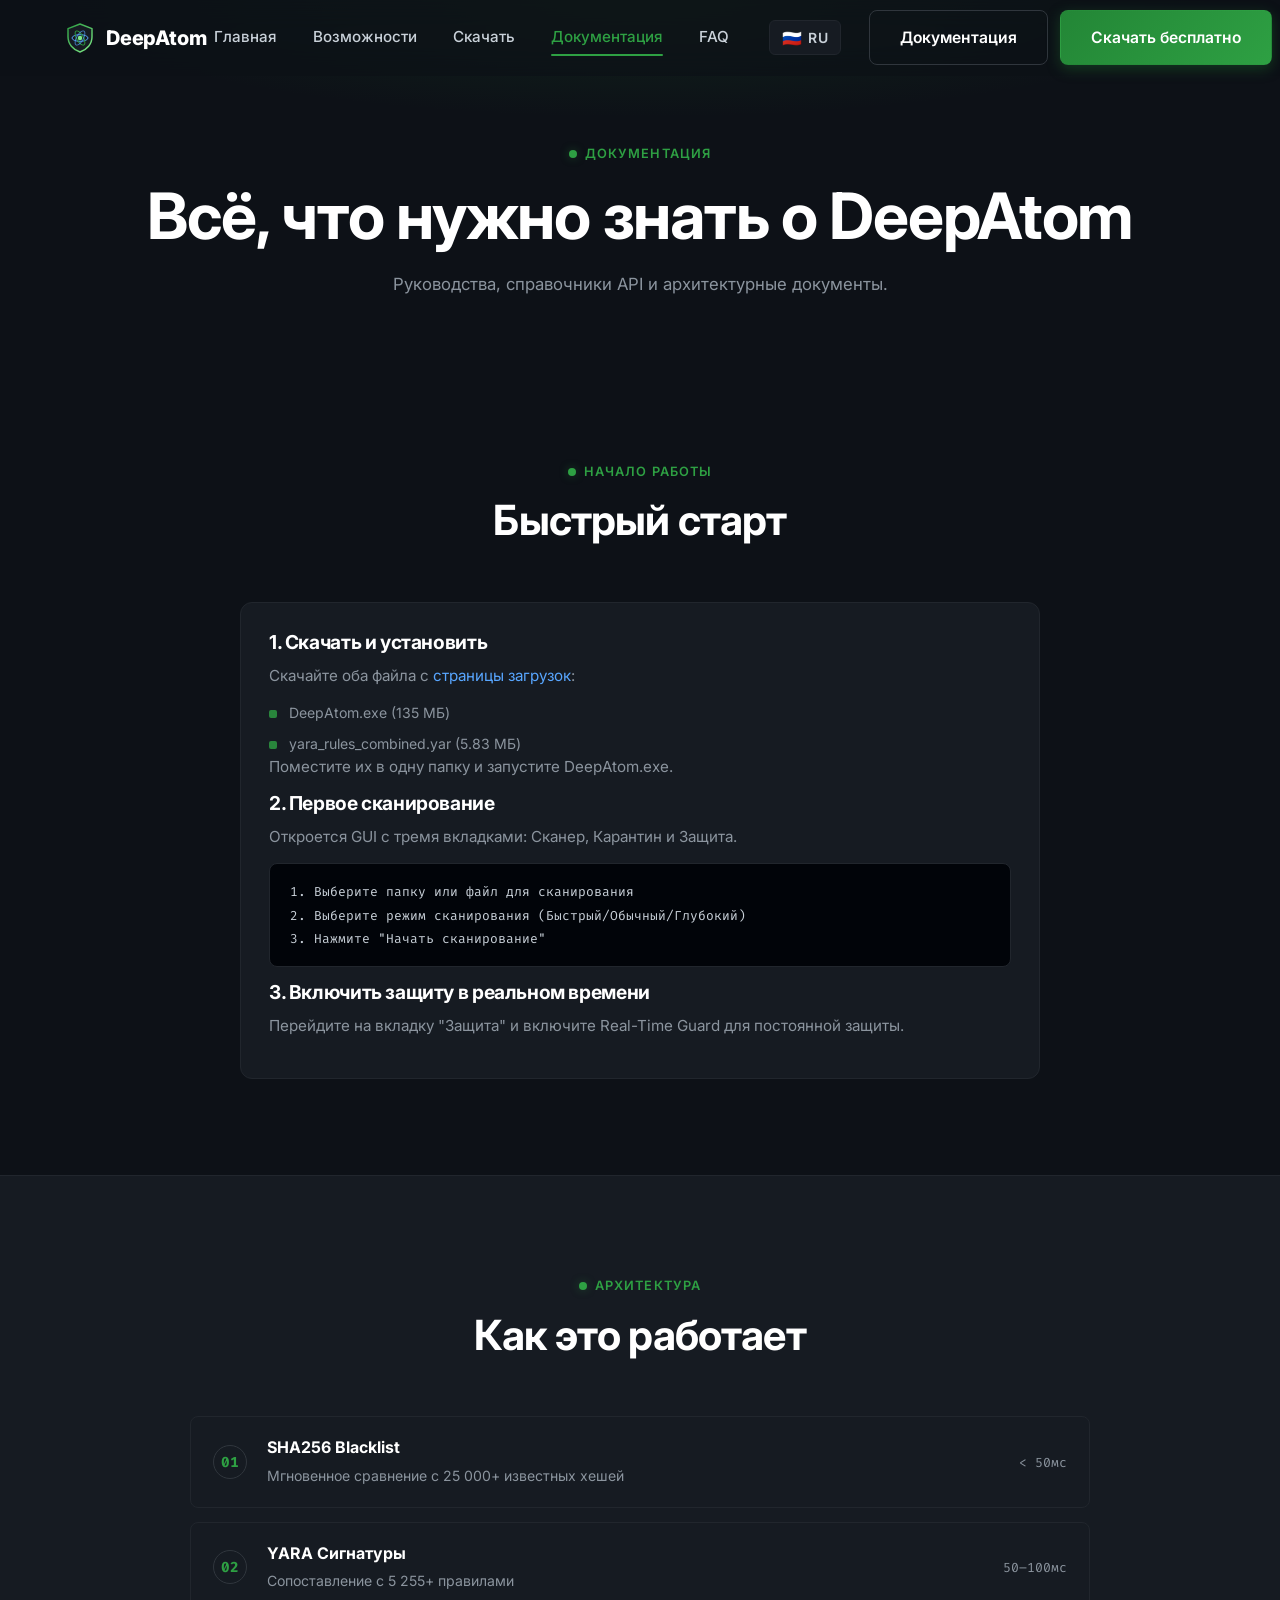
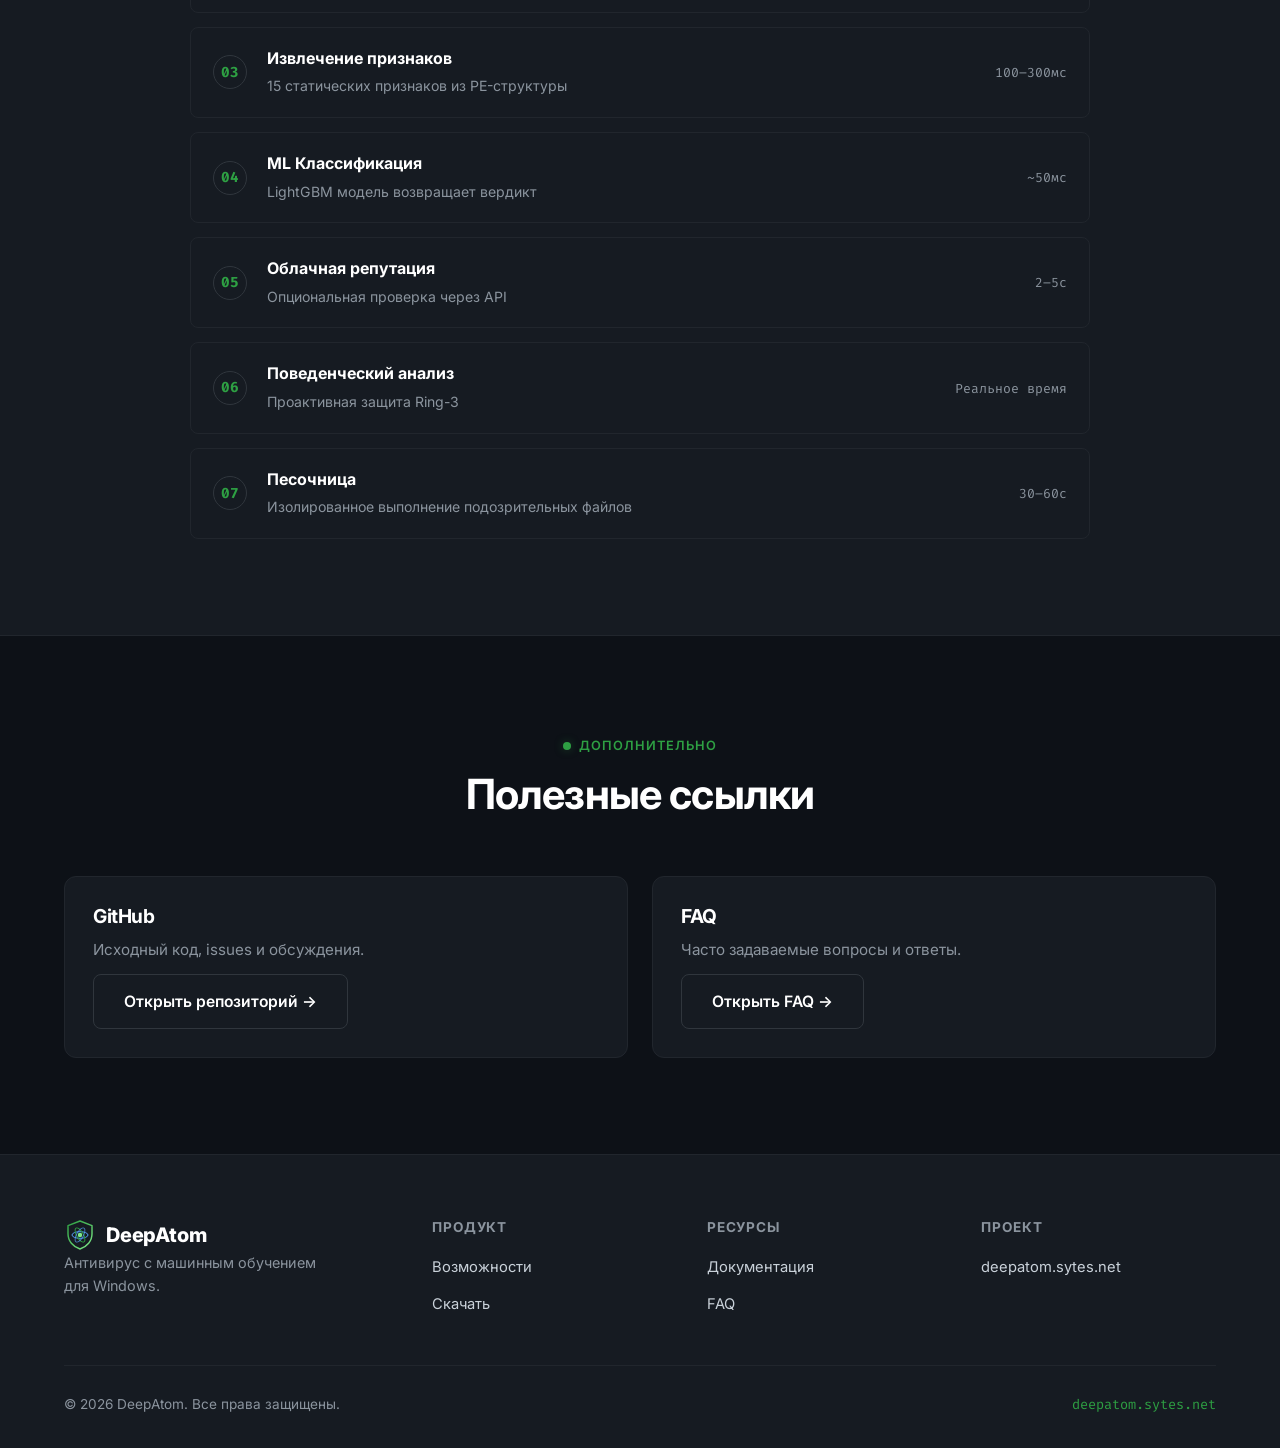
==== docs-ru.html @ de0e7253 "Add files via upload" ====
<!DOCTYPE html>
<html lang="ru">
<head>
  <meta charset="UTF-8">
  <meta name="viewport" content="width=device-width, initial-scale=1.0">
  <title>Документация — DeepAtom Антивирус</title>
  <meta name="description" content="Документация DeepAtom: начало работы, архитектура, API и руководства.">
  <link rel="canonical" href="https://deepatom.sytes.net/docs-ru.html">
  <link rel="icon" type="image/svg+xml" href="images/favicon.svg">

  <link rel="preconnect" href="https://fonts.googleapis.com">
  <link rel="preconnect" href="https://fonts.gstatic.com" crossorigin>
  <link href="https://fonts.googleapis.com/css2?family=Inter:wght@400;500;600;700;800&family=Fira+Code:wght@400;500&display=swap" rel="stylesheet">

  <link rel="stylesheet" href="css/style.css">
  <link rel="stylesheet" href="css/animations.css">
  <link rel="stylesheet" href="css/lang-switcher.css">
</head>
<body>

  <header class="site-header">
    <div class="container nav-wrap">
      <a href="index-ru.html" class="logo">
        <img src="images/logo.svg" alt="DeepAtom" class="logo-mark">
        DeepAtom
      </a>
      <nav class="main-nav">
        <a href="index-ru.html">Главная</a>
        <a href="features-ru.html">Возможности</a>
        <a href="download-ru.html">Скачать</a>
        <a href="docs-ru.html" class="active">Документация</a>
        <a href="faq-ru.html">FAQ</a>
      </nav>
      <div class="header-actions">
        <a href="docs-ru.html" class="btn btn-ghost">Документация</a>
        <a href="download-ru.html" class="btn btn-primary">Скачать бесплатно</a>
        <button class="nav-toggle" aria-label="Переключить навигацию" aria-expanded="false">
          <span></span><span></span><span></span>
        </button>
      </div>
    </div>
  </header>

  <main>
    <section class="page-hero">
      <div class="container">
        <div class="eyebrow">Документация</div>
        <h1>Всё, что нужно знать о DeepAtom</h1>
        <p>Руководства, справочники API и архитектурные документы.</p>
      </div>
    </section>

    <section class="section-pad" id="getting-started">
      <div class="container">
        <div class="section-head reveal">
          <div class="eyebrow">Начало работы</div>
          <h2>Быстрый старт</h2>
        </div>

        <div class="card reveal" style="max-width:800px; margin:0 auto;">
          <h3>1. Скачать и установить</h3>
          <p>Скачайте оба файла с <a href="download-ru.html">страницы загрузок</a>:</p>
          <ul>
            <li>DeepAtom.exe (135 МБ)</li>
            <li>yara_rules_combined.yar (5.83 МБ)</li>
          </ul>
          <p>Поместите их в одну папку и запустите DeepAtom.exe.</p>

          <h3>2. Первое сканирование</h3>
          <p>Откроется GUI с тремя вкладками: Сканер, Карантин и Защита.</p>
          <pre><code>1. Выберите папку или файл для сканирования
2. Выберите режим сканирования (Быстрый/Обычный/Глубокий)
3. Нажмите "Начать сканирование"</code></pre>

          <h3>3. Включить защиту в реальном времени</h3>
          <p>Перейдите на вкладку "Защита" и включите Real-Time Guard для постоянной защиты.</p>
        </div>
      </div>
    </section>

    <section class="section-pad" style="background: var(--bg-secondary); border-top: 1px solid var(--border); border-bottom: 1px solid var(--border);" id="architecture">
      <div class="container">
        <div class="section-head reveal">
          <div class="eyebrow">Архитектура</div>
          <h2>Как это работает</h2>
        </div>

        <div class="layers reveal" style="max-width:900px; margin:0 auto;">
          <div class="layer-row">
            <div class="layer-num">01</div>
            <div class="layer-body"><strong>SHA256 Blacklist</strong><span>Мгновенное сравнение с 25 000+ известных хешей</span></div>
            <div class="layer-time">&lt; 50мс</div>
          </div>
          <div class="layer-row">
            <div class="layer-num">02</div>
            <div class="layer-body"><strong>YARA Сигнатуры</strong><span>Сопоставление с 5 255+ правилами</span></div>
            <div class="layer-time">50–100мс</div>
          </div>
          <div class="layer-row">
            <div class="layer-num">03</div>
            <div class="layer-body"><strong>Извлечение признаков</strong><span>15 статических признаков из PE-структуры</span></div>
            <div class="layer-time">100–300мс</div>
          </div>
          <div class="layer-row">
            <div class="layer-num">04</div>
            <div class="layer-body"><strong>ML Классификация</strong><span>LightGBM модель возвращает вердикт</span></div>
            <div class="layer-time">~50мс</div>
          </div>
          <div class="layer-row">
            <div class="layer-num">05</div>
            <div class="layer-body"><strong>Облачная репутация</strong><span>Опциональная проверка через API</span></div>
            <div class="layer-time">2–5с</div>
          </div>
          <div class="layer-row">
            <div class="layer-num">06</div>
            <div class="layer-body"><strong>Поведенческий анализ</strong><span>Проактивная защита Ring-3</span></div>
            <div class="layer-time">Реальное время</div>
          </div>
          <div class="layer-row">
            <div class="layer-num">07</div>
            <div class="layer-body"><strong>Песочница</strong><span>Изолированное выполнение подозрительных файлов</span></div>
            <div class="layer-time">30–60с</div>
          </div>
        </div>
      </div>
    </section>

    <section class="section-pad">
      <div class="container">
        <div class="section-head reveal">
          <div class="eyebrow">Дополнительно</div>
          <h2>Полезные ссылки</h2>
        </div>

        <div class="grid grid-2 reveal">
          <div class="card">
            <h3>GitHub</h3>
            <p>Исходный код, issues и обсуждения.</p>
            <a href="https://github.com/t0629971-cmd/DeepAtomCloudV2" class="btn btn-ghost">Открыть репозиторий →</a>
          </div>

          <div class="card">
            <h3>FAQ</h3>
            <p>Часто задаваемые вопросы и ответы.</p>
            <a href="faq-ru.html" class="btn btn-ghost">Открыть FAQ →</a>
          </div>
        </div>
      </div>
    </section>
  </main>

  <footer class="site-footer">
    <div class="container">
      <div class="footer-grid">
        <div class="footer-brand">
          <a href="index-ru.html" class="logo">
            <img src="images/logo.svg" alt="DeepAtom" class="logo-mark">
            DeepAtom
          </a>
          <p>Антивирус с машинным обучением для Windows.</p>
        </div>
        <div class="footer-col">
          <h4>Продукт</h4>
          <ul>
            <li><a href="features-ru.html">Возможности</a></li>
            <li><a href="download-ru.html">Скачать</a></li>
          </ul>
        </div>
        <div class="footer-col">
          <h4>Ресурсы</h4>
          <ul>
            <li><a href="docs-ru.html">Документация</a></li>
            <li><a href="faq-ru.html">FAQ</a></li>
          </ul>
        </div>
        <div class="footer-col">
          <h4>Проект</h4>
          <ul>
            <li><a href="https://deepatom.sytes.net">deepatom.sytes.net</a></li>
          </ul>
        </div>
      </div>
      <div class="footer-bottom">
        <span>© <span data-year>2026</span> DeepAtom. Все права защищены.</span>
        <span class="footer-domain">deepatom.sytes.net</span>
      </div>
    </div>
  </footer>

  <button class="back-to-top" aria-label="Вверх">
    <svg viewBox="0 0 24 24" width="20" height="20" fill="none" stroke="currentColor" stroke-width="2" stroke-linecap="round" stroke-linejoin="round"><path d="M12 19V5"/><path d="m5 12 7-7 7 7"/></svg>
  </button>

  <script src="js/main.js"></script>
  <script src="js/animations.js"></script>
  <script src="js/lang-switcher.js"></script>
</body>
</html>
---- css/style.css ----
/* =========================================================
   DeepAtom — Design System & Base Styles
   ========================================================= */

:root {
  /* Backgrounds */
  --bg: #0d1117;
  --bg-secondary: #161b22;
  --bg-elevated: #1c2129;
  --border: #21262d;
  --border-hover: #30363d;

  /* Accents */
  --green: #238636;
  --green-light: #2ea043;
  --green-glow: rgba(46, 160, 67, 0.35);
  --blue: #58a6ff;
  --yellow: #f0883e;
  --red: #f85149;

  /* Text */
  --text: #c9d1d9;
  --text-secondary: #8b949e;
  --text-heading: #ffffff;

  /* Type */
  --font-sans: 'Inter', 'Segoe UI', system-ui, -apple-system, sans-serif;
  --font-mono: 'Fira Code', 'Courier New', monospace;

  /* Layout */
  --max-width: 1200px;
  --header-height: 76px;
  --radius: 12px;
  --radius-sm: 8px;

  /* Motion */
  --ease: cubic-bezier(0.16, 1, 0.3, 1);
}

/* ---------- Reset ---------- */
*, *::before, *::after { box-sizing: border-box; }

html {
  scroll-behavior: smooth;
  scroll-padding-top: var(--header-height);
}

body {
  margin: 0;
  background: var(--bg);
  color: var(--text);
  font-family: var(--font-sans);
  font-size: 16px;
  line-height: 1.6;
  -webkit-font-smoothing: antialiased;
  overflow-x: hidden;
}

img, svg { max-width: 100%; display: block; }

a { color: var(--blue); text-decoration: none; }
a:hover { text-decoration: underline; }

ul, ol { padding-left: 1.2em; }

h1, h2, h3, h4 {
  color: var(--text-heading);
  font-weight: 700;
  line-height: 1.2;
  margin: 0 0 16px;
  letter-spacing: -0.02em;
}

h1 { font-size: clamp(2.4rem, 5vw, 4rem); }
h2 { font-size: clamp(1.8rem, 3.4vw, 2.6rem); }
h3 { font-size: clamp(1.3rem, 2.2vw, 1.7rem); }
h4 { font-size: 1.1rem; }

p { margin: 0 0 16px; }

code, pre {
  font-family: var(--font-mono);
  font-size: 0.9em;
}

pre {
  background: #010409;
  border: 1px solid var(--border);
  border-radius: var(--radius-sm);
  padding: 16px 20px;
  overflow-x: auto;
}

code {
  background: rgba(110, 118, 129, 0.15);
  padding: 2px 6px;
  border-radius: 4px;
  color: #7ee787;
}

pre code {
  background: none;
  padding: 0;
  color: #c9d1d9;
}

.container {
  max-width: var(--max-width);
  margin: 0 auto;
  padding: 0 24px;
}

section { position: relative; }

.section-pad { padding: 96px 0; }

.eyebrow {
  display: inline-flex;
  align-items: center;
  gap: 8px;
  font-size: 0.8rem;
  font-weight: 600;
  letter-spacing: 0.08em;
  text-transform: uppercase;
  color: var(--green-light);
  margin-bottom: 14px;
}

.eyebrow::before {
  content: '';
  width: 8px;
  height: 8px;
  border-radius: 50%;
  background: var(--green-light);
  box-shadow: 0 0 10px var(--green-glow);
}

.section-head {
  max-width: 680px;
  margin: 0 auto 56px;
  text-align: center;
}

.section-head p {
  color: var(--text-secondary);
  font-size: 1.05rem;
}

.text-center { text-align: center; }

/* ---------- Buttons ---------- */
.btn {
  display: inline-flex;
  align-items: center;
  justify-content: center;
  gap: 10px;
  padding: 14px 30px;
  border-radius: var(--radius-sm);
  font-weight: 600;
  font-size: 0.98rem;
  cursor: pointer;
  border: 1px solid transparent;
  transition: transform 0.25s var(--ease), box-shadow 0.25s var(--ease), border-color 0.25s var(--ease), background 0.25s var(--ease);
  text-decoration: none;
  white-space: nowrap;
}

.btn-primary {
  background: linear-gradient(135deg, var(--green), var(--green-light));
  color: #fff;
  box-shadow: 0 4px 14px rgba(35, 134, 54, 0.35);
}

.btn-primary:hover {
  transform: translateY(-2px);
  box-shadow: 0 10px 26px rgba(46, 160, 67, 0.5);
  text-decoration: none;
}

.btn-ghost {
  background: transparent;
  color: var(--text-heading);
  border-color: var(--border-hover);
}

.btn-ghost:hover {
  border-color: var(--blue);
  color: var(--blue);
  transform: translateY(-2px);
  text-decoration: none;
}

.btn-lg { padding: 18px 40px; font-size: 1.08rem; }
.btn-block { width: 100%; }

.btn svg { width: 18px; height: 18px; }

/* ---------- Header ---------- */
.site-header {
  position: fixed;
  top: 0;
  left: 0;
  right: 0;
  z-index: 1000;
  height: var(--header-height);
  display: flex;
  align-items: center;
  background: rgba(13, 17, 23, 0.72);
  backdrop-filter: blur(14px);
  -webkit-backdrop-filter: blur(14px);
  border-bottom: 1px solid transparent;
  transition: border-color 0.3s, background 0.3s;
}

.site-header.scrolled {
  border-bottom-color: var(--border);
  background: rgba(13, 17, 23, 0.92);
}

.nav-wrap {
  width: 100%;
  display: flex;
  align-items: center;
  justify-content: space-between;
  gap: 24px;
}

.logo {
  display: flex;
  align-items: center;
  gap: 10px;
  font-weight: 800;
  font-size: 1.25rem;
  color: var(--text-heading);
  text-decoration: none;
  letter-spacing: -0.01em;
}

.logo:hover { text-decoration: none; }

.logo .logo-mark { width: 32px; height: 32px; }

.logo-mark .lm-glow { filter: drop-shadow(0 0 6px rgba(46,160,67,0.55)); }

.main-nav {
  display: flex;
  align-items: center;
  gap: 4px;
}

.main-nav a {
  color: var(--text);
  font-weight: 500;
  font-size: 0.95rem;
  padding: 10px 16px;
  border-radius: var(--radius-sm);
  text-decoration: none;
  transition: color 0.2s, background 0.2s;
  position: relative;
}

.main-nav a:hover { color: var(--text-heading); background: rgba(255,255,255,0.04); }

.main-nav a.active { color: var(--green-light); }

.main-nav a.active::after {
  content: '';
  position: absolute;
  left: 16px;
  right: 16px;
  bottom: 4px;
  height: 2px;
  background: var(--green-light);
  border-radius: 2px;
}

.header-actions { display: flex; align-items: center; gap: 12px; }

.nav-toggle {
  display: none;
  flex-direction: column;
  gap: 5px;
  background: none;
  border: none;
  cursor: pointer;
  padding: 8px;
}

.nav-toggle span {
  width: 24px;
  height: 2px;
  background: var(--text-heading);
  border-radius: 2px;
  transition: transform 0.3s var(--ease), opacity 0.3s var(--ease);
}

.nav-toggle.open span:nth-child(1) { transform: translateY(7px) rotate(45deg); }
.nav-toggle.open span:nth-child(2) { opacity: 0; }
.nav-toggle.open span:nth-child(3) { transform: translateY(-7px) rotate(-45deg); }

/* ---------- Hero ---------- */
.hero {
  position: relative;
  padding: calc(var(--header-height) + 96px) 0 90px;
  overflow: hidden;
  background: radial-gradient(ellipse 80% 60% at 50% -10%, rgba(35, 134, 54, 0.22), transparent 60%);
}

.hero-canvas {
  position: absolute;
  inset: 0;
  width: 100%;
  height: 100%;
  z-index: 0;
  opacity: 0.55;
}

.hero-inner {
  position: relative;
  z-index: 2;
  text-align: center;
  max-width: 820px;
  margin: 0 auto;
}

.hero-badge {
  display: inline-flex;
  align-items: center;
  gap: 8px;
  padding: 8px 16px;
  border-radius: 999px;
  border: 1px solid var(--border-hover);
  background: rgba(22, 27, 34, 0.6);
  font-size: 0.85rem;
  color: var(--text-secondary);
  margin-bottom: 28px;
}

.hero-badge .dot {
  width: 7px;
  height: 7px;
  border-radius: 50%;
  background: var(--green-light);
  box-shadow: 0 0 8px var(--green-glow);
  animation: pulseDot 2s infinite;
}

.hero h1 { margin-bottom: 20px; }
.hero h1 .highlight {
  background: linear-gradient(135deg, #7ee787, var(--green-light) 60%, var(--blue));
  -webkit-background-clip: text;
  background-clip: text;
  color: transparent;
}

.hero-sub {
  font-size: clamp(1.05rem, 2vw, 1.25rem);
  color: var(--text-secondary);
  max-width: 640px;
  margin: 0 auto 40px;
}

.hero-cta {
  display: flex;
  justify-content: center;
  gap: 16px;
  flex-wrap: wrap;
  margin-bottom: 24px;
}

.hero-meta {
  color: var(--text-secondary);
  font-size: 0.85rem;
}

/* ---------- Stats ---------- */
.stats-strip {
  position: relative;
  z-index: 2;
  margin-top: 72px;
  display: grid;
  grid-template-columns: repeat(6, 1fr);
  gap: 1px;
  background: var(--border);
  border: 1px solid var(--border);
  border-radius: var(--radius);
  overflow: hidden;
}

.stat-item {
  background: var(--bg-secondary);
  padding: 28px 16px;
  text-align: center;
}

.stat-number {
  font-size: clamp(1.5rem, 2.6vw, 2.1rem);
  font-weight: 800;
  color: var(--text-heading);
  font-family: var(--font-mono);
}

.stat-number .suffix { color: var(--green-light); }

.stat-label {
  font-size: 0.82rem;
  color: var(--text-secondary);
  margin-top: 6px;
}

/* ---------- Cards / Features Grid ---------- */
.grid {
  display: grid;
  gap: 24px;
}

.grid-3 { grid-template-columns: repeat(3, 1fr); }
.grid-2 { grid-template-columns: repeat(2, 1fr); }
.grid-4 { grid-template-columns: repeat(4, 1fr); }

.card {
  background: var(--bg-secondary);
  border: 1px solid var(--border);
  border-radius: var(--radius);
  padding: 28px;
  transition: transform 0.3s var(--ease), box-shadow 0.3s var(--ease), border-color 0.3s var(--ease);
}

.card:hover {
  border-color: var(--blue);
  transform: translateY(-6px);
  box-shadow: 0 16px 34px rgba(88, 166, 255, 0.15);
}

.card.card-accent:hover {
  border-color: var(--green-light);
  box-shadow: 0 16px 34px rgba(46, 160, 67, 0.2);
}

.card-icon {
  width: 52px;
  height: 52px;
  border-radius: var(--radius-sm);
  background: rgba(46, 160, 67, 0.12);
  border: 1px solid rgba(46, 160, 67, 0.28);
  display: flex;
  align-items: center;
  justify-content: center;
  margin-bottom: 20px;
  color: var(--green-light);
  transition: transform 0.3s var(--ease);
}

.card:hover .card-icon { transform: scale(1.08) rotate(-4deg); }

.card-icon svg { width: 26px; height: 26px; }

.card h3 { margin-bottom: 10px; font-size: 1.2rem; }
.card p { color: var(--text-secondary); margin-bottom: 12px; font-size: 0.95rem; }

.card .tag-new {
  display: inline-block;
  font-size: 0.68rem;
  font-weight: 700;
  letter-spacing: 0.04em;
  text-transform: uppercase;
  color: #0d1117;
  background: var(--green-light);
  padding: 3px 8px;
  border-radius: 6px;
  margin-left: 8px;
  vertical-align: middle;
}

.card ul {
  list-style: none;
  padding: 0;
  margin: 14px 0 0;
  display: flex;
  flex-direction: column;
  gap: 8px;
}

.card ul li {
  font-size: 0.88rem;
  color: var(--text-secondary);
  padding-left: 20px;
  position: relative;
}

.card ul li::before {
  content: '';
  position: absolute;
  left: 0;
  top: 8px;
  width: 8px;
  height: 8px;
  border-radius: 2px;
  background: var(--green-light);
  opacity: 0.8;
}

/* ---------- Layered protection diagram ---------- */
.layers {
  display: flex;
  flex-direction: column;
  gap: 14px;
  max-width: 720px;
  margin: 0 auto;
}

.layer-row {
  display: flex;
  align-items: center;
  gap: 20px;
  background: var(--bg-secondary);
  border: 1px solid var(--border);
  border-radius: var(--radius-sm);
  padding: 18px 22px;
  transition: border-color 0.3s, transform 0.3s;
}

.layer-row:hover { border-color: var(--green-light); transform: translateX(6px); }

.layer-num {
  font-family: var(--font-mono);
  font-weight: 700;
  color: var(--green-light);
  font-size: 0.9rem;
  width: 34px;
  height: 34px;
  flex-shrink: 0;
  border-radius: 50%;
  border: 1px solid var(--border-hover);
  display: flex;
  align-items: center;
  justify-content: center;
}

.layer-body strong { color: var(--text-heading); display: block; margin-bottom: 2px; }
.layer-body span { color: var(--text-secondary); font-size: 0.88rem; }
.layer-time {
  margin-left: auto;
  font-family: var(--font-mono);
  font-size: 0.82rem;
  color: var(--text-secondary);
  white-space: nowrap;
}

/* ---------- Tables ---------- */
.table-wrap {
  overflow-x: auto;
  border: 1px solid var(--border);
  border-radius: var(--radius);
}

table {
  width: 100%;
  border-collapse: collapse;
  min-width: 560px;
  background: var(--bg-secondary);
}

th, td {
  padding: 14px 18px;
  text-align: left;
  border-bottom: 1px solid var(--border);
  font-size: 0.92rem;
}

th {
  color: var(--text-heading);
  font-weight: 600;
  background: var(--bg-elevated);
  font-size: 0.85rem;
  text-transform: uppercase;
  letter-spacing: 0.04em;
}

tr:last-child td { border-bottom: none; }

td.good { color: #7ee787; font-weight: 600; }
td.mid { color: var(--yellow); font-weight: 600; }
td.bad { color: var(--red); font-weight: 600; }

.table-note {
  font-size: 0.85rem;
  color: var(--text-secondary);
  margin-top: 12px;
}

.highlight-col { background: rgba(46, 160, 67, 0.06); }

/* ---------- CTA banner ---------- */
.cta-banner {
  background: linear-gradient(135deg, rgba(35,134,54,0.18), rgba(88,166,255,0.08));
  border: 1px solid var(--border);
  border-radius: 20px;
  padding: 64px 40px;
  text-align: center;
  position: relative;
  overflow: hidden;
}

.cta-banner h2 { margin-bottom: 12px; }
.cta-banner p { color: var(--text-secondary); max-width: 520px; margin: 0 auto 28px; }

/* ---------- FAQ ---------- */
.faq-list { max-width: 780px; margin: 0 auto; display: flex; flex-direction: column; gap: 12px; }

.faq-item {
  background: var(--bg-secondary);
  border: 1px solid var(--border);
  border-radius: var(--radius-sm);
  overflow: hidden;
  transition: border-color 0.25s;
}

.faq-item.open { border-color: var(--green-light); }

.faq-question {
  width: 100%;
  display: flex;
  align-items: center;
  justify-content: space-between;
  gap: 16px;
  background: none;
  border: none;
  color: var(--text-heading);
  font-family: var(--font-sans);
  font-weight: 600;
  font-size: 1rem;
  padding: 20px 22px;
  text-align: left;
  cursor: pointer;
}

.faq-question .plus {
  flex-shrink: 0;
  width: 22px;
  height: 22px;
  position: relative;
}

.faq-question .plus::before,
.faq-question .plus::after {
  content: '';
  position: absolute;
  background: var(--green-light);
  border-radius: 2px;
  transition: transform 0.3s var(--ease);
}

.faq-question .plus::before { width: 100%; height: 2px; top: 50%; left: 0; transform: translateY(-50%); }
.faq-question .plus::after { width: 2px; height: 100%; left: 50%; top: 0; transform: translateX(-50%); }

.faq-item.open .plus::after { transform: translateX(-50%) rotate(90deg) scaleY(0); }

.faq-answer {
  max-height: 0;
  overflow: hidden;
  transition: max-height 0.35s var(--ease);
}

.faq-answer-inner {
  padding: 0 22px 22px;
  color: var(--text-secondary);
  font-size: 0.95rem;
}

/* ---------- Footer ---------- */
.site-footer {
  border-top: 1px solid var(--border);
  padding: 64px 0 32px;
  background: var(--bg-secondary);
}

.footer-grid {
  display: grid;
  grid-template-columns: 1.4fr 1fr 1fr 1fr;
  gap: 40px;
  margin-bottom: 48px;
}

.footer-brand p {
  color: var(--text-secondary);
  font-size: 0.9rem;
  max-width: 280px;
}

.footer-col h4 { font-size: 0.85rem; text-transform: uppercase; letter-spacing: 0.06em; color: var(--text-secondary); margin-bottom: 18px; }
.footer-col ul { list-style: none; padding: 0; margin: 0; display: flex; flex-direction: column; gap: 12px; }
.footer-col a { color: var(--text); font-size: 0.92rem; }
.footer-col a:hover { color: var(--green-light); }

.footer-bottom {
  display: flex;
  justify-content: space-between;
  align-items: center;
  flex-wrap: wrap;
  gap: 12px;
  padding-top: 28px;
  border-top: 1px solid var(--border);
  color: var(--text-secondary);
  font-size: 0.85rem;
}

.footer-domain {
  font-family: var(--font-mono);
  color: var(--green-light);
}

.back-to-top {
  position: fixed;
  right: 24px;
  bottom: 24px;
  width: 46px;
  height: 46px;
  border-radius: 50%;
  background: var(--bg-elevated);
  border: 1px solid var(--border-hover);
  color: var(--text-heading);
  display: flex;
  align-items: center;
  justify-content: center;
  cursor: pointer;
  opacity: 0;
  pointer-events: none;
  transform: translateY(10px);
  transition: opacity 0.3s, transform 0.3s, border-color 0.3s;
  z-index: 900;
}

.back-to-top.visible { opacity: 1; pointer-events: auto; transform: translateY(0); }
.back-to-top:hover { border-color: var(--green-light); color: var(--green-light); }

/* ---------- Page header (sub-pages) ---------- */
.page-hero {
  padding: calc(var(--header-height) + 64px) 0 64px;
  text-align: center;
  background: radial-gradient(ellipse 70% 50% at 50% 0%, rgba(35, 134, 54, 0.16), transparent 65%);
}

.page-hero p { color: var(--text-secondary); max-width: 620px; margin: 0 auto; font-size: 1.05rem; }

/* ---------- Download page specific ---------- */
.download-panel {
  background: var(--bg-secondary);
  border: 1px solid var(--border);
  border-radius: 20px;
  padding: 48px;
  display: grid;
  grid-template-columns: 1.1fr 1fr;
  gap: 40px;
  align-items: center;
}

.download-info-list {
  list-style: none;
  padding: 0;
  margin: 24px 0 0;
  display: grid;
  grid-template-columns: 1fr 1fr;
  gap: 14px;
}

.download-info-list li {
  background: var(--bg-elevated);
  border: 1px solid var(--border);
  border-radius: var(--radius-sm);
  padding: 12px 16px;
  font-size: 0.85rem;
}

.download-info-list li span { display: block; color: var(--text-secondary); font-size: 0.75rem; text-transform: uppercase; letter-spacing: 0.04em; margin-bottom: 4px; }
.download-info-list li strong { color: var(--text-heading); font-family: var(--font-mono); }

.req-grid { display: grid; grid-template-columns: 1fr 1fr; gap: 24px; }

.req-card h4 { display: flex; align-items: center; gap: 10px; margin-bottom: 16px; }
.req-card.min h4 { color: var(--text-secondary); }
.req-card.rec h4 { color: var(--green-light); }

.req-card ul { list-style: none; padding: 0; margin: 0; display: flex; flex-direction: column; gap: 10px; }
.req-card li { font-size: 0.92rem; padding-left: 22px; position: relative; color: var(--text); }
.req-card li::before { content: '✓'; position: absolute; left: 0; color: var(--green-light); font-weight: 700; }

.steps { display: flex; flex-direction: column; gap: 20px; counter-reset: step; }

.step {
  display: grid;
  grid-template-columns: 44px 1fr;
  gap: 20px;
}

.step-num {
  width: 44px;
  height: 44px;
  border-radius: 50%;
  background: linear-gradient(135deg, var(--green), var(--green-light));
  color: #fff;
  display: flex;
  align-items: center;
  justify-content: center;
  font-weight: 700;
  font-family: var(--font-mono);
  flex-shrink: 0;
}

.step-body h4 { margin-bottom: 8px; }
.step-body p { color: var(--text-secondary); margin-bottom: 10px; }

.changelog-list { display: flex; flex-direction: column; gap: 16px; }

.changelog-entry {
  background: var(--bg-secondary);
  border: 1px solid var(--border);
  border-radius: var(--radius-sm);
  padding: 20px 24px;
}

.changelog-entry .cl-head {
  display: flex;
  align-items: baseline;
  gap: 12px;
  margin-bottom: 10px;
  flex-wrap: wrap;
}

.changelog-entry .cl-version { font-family: var(--font-mono); font-weight: 700; color: var(--text-heading); }
.changelog-entry .cl-date { color: var(--text-secondary); font-size: 0.85rem; }
.changelog-entry .cl-badge {
  font-size: 0.7rem;
  font-weight: 700;
  text-transform: uppercase;
  padding: 2px 8px;
  border-radius: 6px;
  background: rgba(46,160,67,0.15);
  color: var(--green-light);
}

.changelog-entry ul { margin: 0; padding-left: 18px; color: var(--text-secondary); font-size: 0.9rem; display: flex; flex-direction: column; gap: 6px; }

/* ---------- Docs page specific ---------- */
.docs-layout {
  display: grid;
  grid-template-columns: 260px 1fr;
  gap: 48px;
  align-items: start;
}

.docs-sidebar {
  position: sticky;
  top: calc(var(--header-height) + 24px);
  background: var(--bg-secondary);
  border: 1px solid var(--border);
  border-radius: var(--radius);
  padding: 20px;
}

.docs-sidebar h4 {
  font-size: 0.75rem;
  text-transform: uppercase;
  letter-spacing: 0.06em;
  color: var(--text-secondary);
  margin: 20px 0 10px;
}

.docs-sidebar h4:first-child { margin-top: 0; }

.docs-sidebar ul { list-style: none; padding: 0; margin: 0; display: flex; flex-direction: column; gap: 4px; }

.docs-sidebar a {
  display: block;
  padding: 8px 12px;
  border-radius: 6px;
  color: var(--text);
  font-size: 0.92rem;
  text-decoration: none;
}

.docs-sidebar a:hover { background: rgba(255,255,255,0.05); color: var(--text-heading); }
.docs-sidebar a.active { background: rgba(46,160,67,0.12); color: var(--green-light); }

.docs-content section { margin-bottom: 64px; scroll-margin-top: calc(var(--header-height) + 24px); }

.docs-content h2 {
  display: flex;
  align-items: center;
  gap: 12px;
  border-bottom: 1px solid var(--border);
  padding-bottom: 16px;
  margin-bottom: 24px;
}

.docs-content .doc-num {
  font-family: var(--font-mono);
  color: var(--green-light);
  font-size: 1rem;
}

.callout {
  border-left: 3px solid var(--blue);
  background: rgba(88,166,255,0.08);
  padding: 16px 20px;
  border-radius: 0 var(--radius-sm) var(--radius-sm) 0;
  margin: 20px 0;
  font-size: 0.92rem;
}

.callout.warn { border-color: var(--yellow); background: rgba(240,136,62,0.08); }
.callout strong { color: var(--text-heading); }

/* ---------- Reveal-on-scroll base state ---------- */
.reveal {
  opacity: 0;
  transform: translateY(24px);
  transition: opacity 0.7s var(--ease), transform 0.7s var(--ease);
}

.reveal.in-view {
  opacity: 1;
  transform: translateY(0);
}

/* ---------- Responsive ---------- */
@media (max-width: 1024px) {
  .grid-4 { grid-template-columns: repeat(2, 1fr); }
  .grid-3 { grid-template-columns: repeat(2, 1fr); }
  .footer-grid { grid-template-columns: 1.4fr 1fr 1fr; }
  .docs-layout { grid-template-columns: 220px 1fr; }
  .download-panel { grid-template-columns: 1fr; }
}

@media (max-width: 860px) {
  .main-nav { display: none; }
  .nav-toggle { display: flex; }
  .header-actions .btn-ghost { display: none; }

  .main-nav.mobile-open {
    display: flex;
    flex-direction: column;
    position: absolute;
    top: var(--header-height);
    left: 0;
    right: 0;
    background: rgba(13,17,23,0.98);
    border-bottom: 1px solid var(--border);
    padding: 12px;
    gap: 4px;
  }

  .stats-strip { grid-template-columns: repeat(2, 1fr); }
  .grid-3, .grid-4, .grid-2 { grid-template-columns: 1fr; }
  .footer-grid { grid-template-columns: 1fr 1fr; gap: 32px; }
  .req-grid { grid-template-columns: 1fr; }
  .docs-layout { grid-template-columns: 1fr; }
  .docs-sidebar { position: static; }
  .download-info-list { grid-template-columns: 1fr; }
}

@media (max-width: 560px) {
  .section-pad { padding: 64px 0; }
  .stats-strip { grid-template-columns: repeat(2, 1fr); }
  .hero { padding-top: calc(var(--header-height) + 64px); }
  .footer-grid { grid-template-columns: 1fr; }
  .cta-banner { padding: 40px 24px; }
  .download-panel { padding: 28px; }
}
---- css/animations.css ----
/* =========================================================
   DeepAtom — Animations
   ========================================================= */

@keyframes pulseDot {
  0%, 100% { box-shadow: 0 0 0 0 var(--green-glow); }
  50% { box-shadow: 0 0 0 5px transparent; }
}

@keyframes floatY {
  0%, 100% { transform: translateY(0); }
  50% { transform: translateY(-10px); }
}

@keyframes spinSlow {
  from { transform: rotate(0deg); }
  to { transform: rotate(360deg); }
}

@keyframes gradientShift {
  0% { background-position: 0% 50%; }
  50% { background-position: 100% 50%; }
  100% { background-position: 0% 50%; }
}

@keyframes fadeInUp {
  from { opacity: 0; transform: translateY(20px); }
  to { opacity: 1; transform: translateY(0); }
}

@keyframes bounceArrow {
  0%, 100% { transform: translateY(0); }
  50% { transform: translateY(4px); }
}

@keyframes scanLine {
  0% { transform: translateY(-100%); opacity: 0; }
  10% { opacity: 1; }
  90% { opacity: 1; }
  100% { transform: translateY(100%); opacity: 0; }
}

/* Hero entrance choreography */
.hero-badge,
.hero h1,
.hero-sub,
.hero-cta,
.hero-meta {
  opacity: 0;
  animation: fadeInUp 0.8s var(--ease) forwards;
}

.hero-badge { animation-delay: 0.05s; }
.hero h1 { animation-delay: 0.15s; }
.hero-sub { animation-delay: 0.28s; }
.hero-cta { animation-delay: 0.4s; }
.hero-meta { animation-delay: 0.5s; }

.stats-strip {
  opacity: 0;
  animation: fadeInUp 0.8s var(--ease) forwards;
  animation-delay: 0.55s;
}

/* Button icon micro-interactions */
.btn-primary svg.dl-icon {
  animation: bounceArrow 1.6s ease-in-out infinite;
}

/* Card float accents used on feature icons */
.card-icon svg { transition: transform 0.4s var(--ease); }

/* Scan-line effect for the "live scan" demo widget */
.scan-frame {
  position: relative;
  overflow: hidden;
}

.scan-frame::after {
  content: '';
  position: absolute;
  left: 0;
  right: 0;
  height: 40%;
  background: linear-gradient(180deg, transparent, rgba(46, 160, 67, 0.35), transparent);
  animation: scanLine 2.6s linear infinite;
}

/* Staggered reveal helper delays */
.reveal.d1 { transition-delay: 0.05s; }
.reveal.d2 { transition-delay: 0.12s; }
.reveal.d3 { transition-delay: 0.19s; }
.reveal.d4 { transition-delay: 0.26s; }
.reveal.d5 { transition-delay: 0.33s; }
.reveal.d6 { transition-delay: 0.4s; }
.reveal.d7 { transition-delay: 0.47s; }

/* Respect reduced motion preference */
@media (prefers-reduced-motion: reduce) {
  *, *::before, *::after {
    animation-duration: 0.001ms !important;
    animation-iteration-count: 1 !important;
    transition-duration: 0.001ms !important;
    scroll-behavior: auto !important;
  }
  .hero-badge, .hero h1, .hero-sub, .hero-cta, .hero-meta, .stats-strip {
    opacity: 1;
  }
}
---- css/lang-switcher.css ----
/* Language Switcher Styles */

.lang-switcher {
  position: relative;
  display: inline-block;
  margin-right: 16px;
}

.lang-btn {
  display: flex;
  align-items: center;
  gap: 6px;
  padding: 8px 12px;
  background: var(--bg-secondary);
  border: 1px solid var(--border);
  border-radius: 6px;
  color: var(--text-primary);
  font-size: 14px;
  font-weight: 500;
  cursor: pointer;
  transition: all 0.2s ease;
  font-family: inherit;
}

.lang-btn:hover {
  background: var(--bg-tertiary);
  border-color: var(--green-dim);
}

.lang-flag {
  font-size: 16px;
  line-height: 1;
}

.lang-code {
  font-weight: 600;
  letter-spacing: 0.5px;
}

.lang-dropdown {
  position: absolute;
  top: calc(100% + 8px);
  right: 0;
  background: var(--bg-secondary);
  border: 1px solid var(--border);
  border-radius: 8px;
  box-shadow: 0 4px 12px rgba(0, 0, 0, 0.3);
  opacity: 0;
  visibility: hidden;
  transform: translateY(-10px);
  transition: all 0.2s ease;
  z-index: 1000;
  min-width: 160px;
  overflow: hidden;
}

.lang-dropdown.show {
  opacity: 1;
  visibility: visible;
  transform: translateY(0);
}

.lang-option {
  display: flex;
  align-items: center;
  gap: 10px;
  width: 100%;
  padding: 10px 14px;
  background: transparent;
  border: none;
  color: var(--text-primary);
  font-size: 14px;
  font-weight: 500;
  cursor: pointer;
  transition: background 0.2s ease;
  font-family: inherit;
  text-align: left;
}

.lang-option:hover {
  background: var(--bg-tertiary);
}

.lang-option:active {
  background: var(--bg-primary);
}

.lang-option .lang-flag {
  font-size: 18px;
}

/* Mobile adjustments */
@media (max-width: 768px) {
  .lang-switcher {
    margin-right: 12px;
  }

  .lang-btn {
    padding: 6px 10px;
    font-size: 13px;
  }

  .lang-dropdown {
    right: -10px;
  }
}

/* Mobile menu open state */
@media (max-width: 768px) {
  .nav-open .lang-switcher {
    order: -1;
    margin-bottom: 20px;
  }

  .nav-open .lang-btn {
    width: 100%;
    justify-content: center;
  }
}
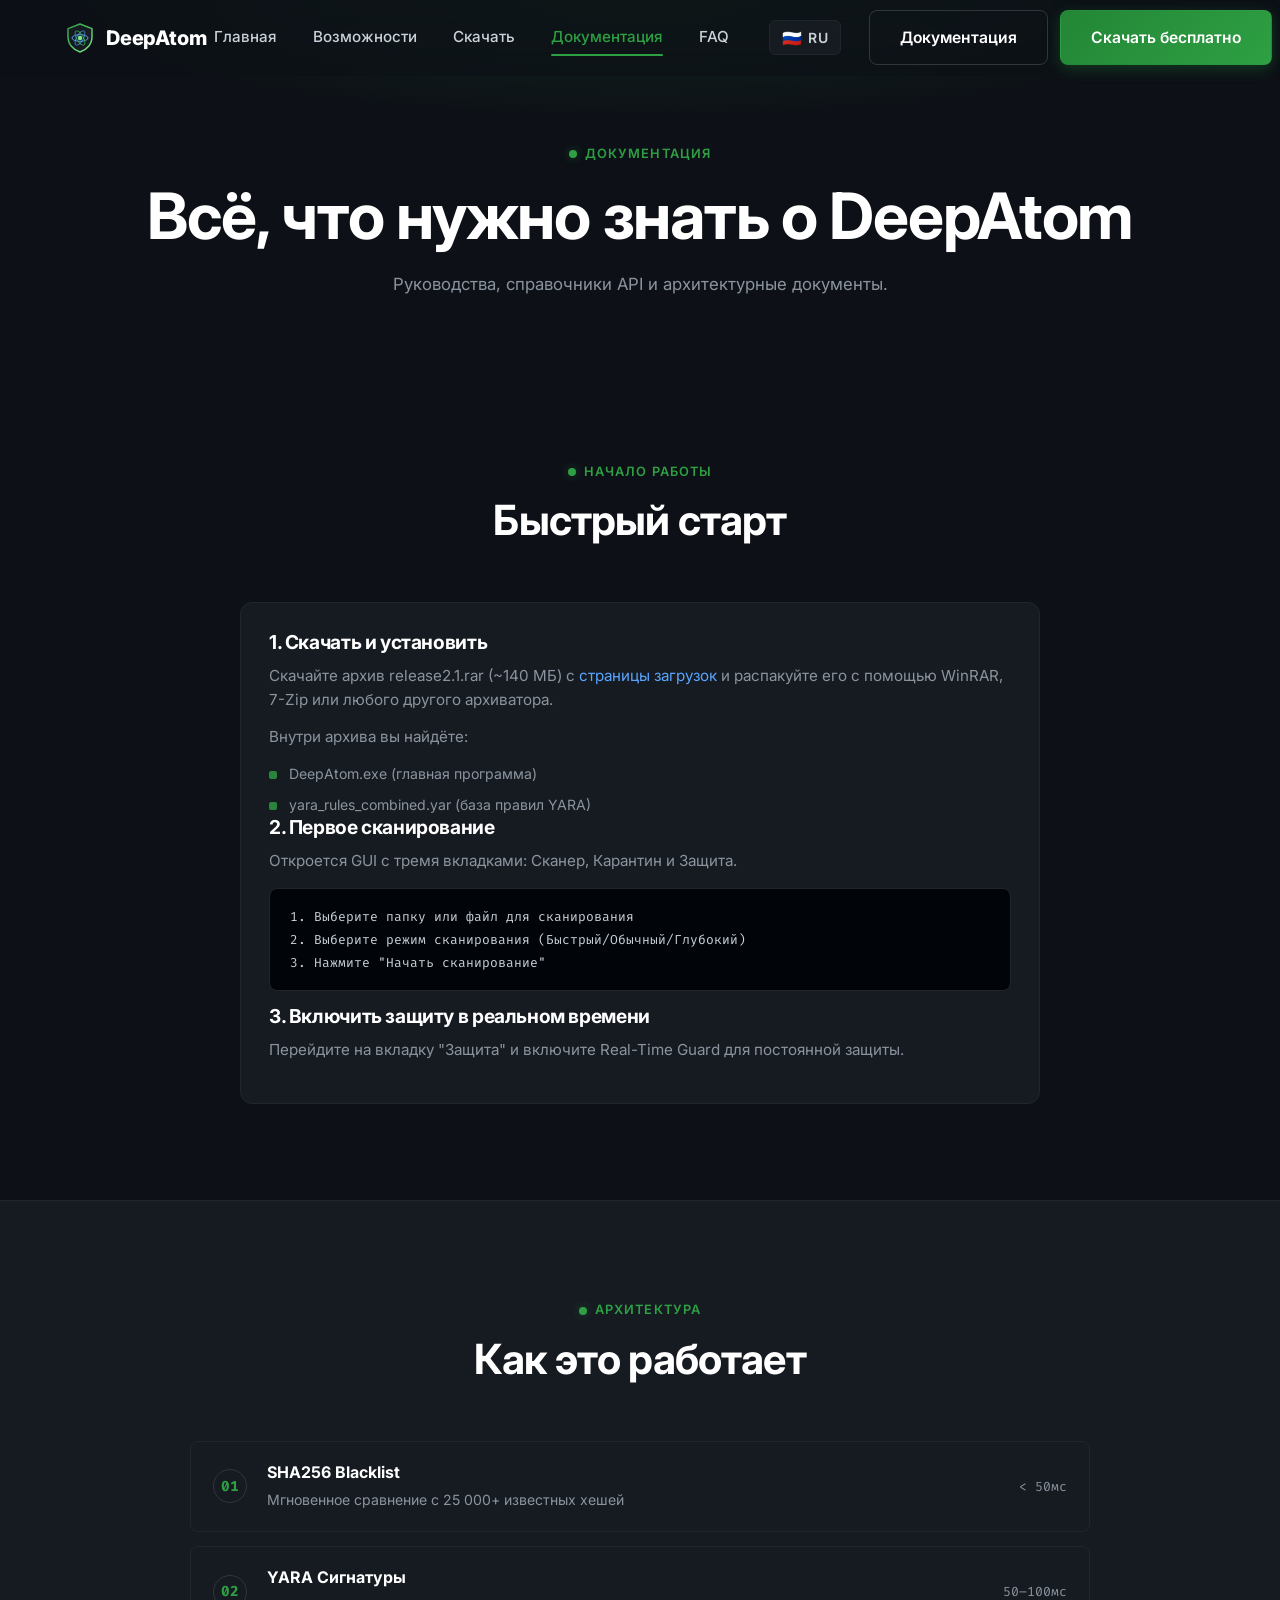
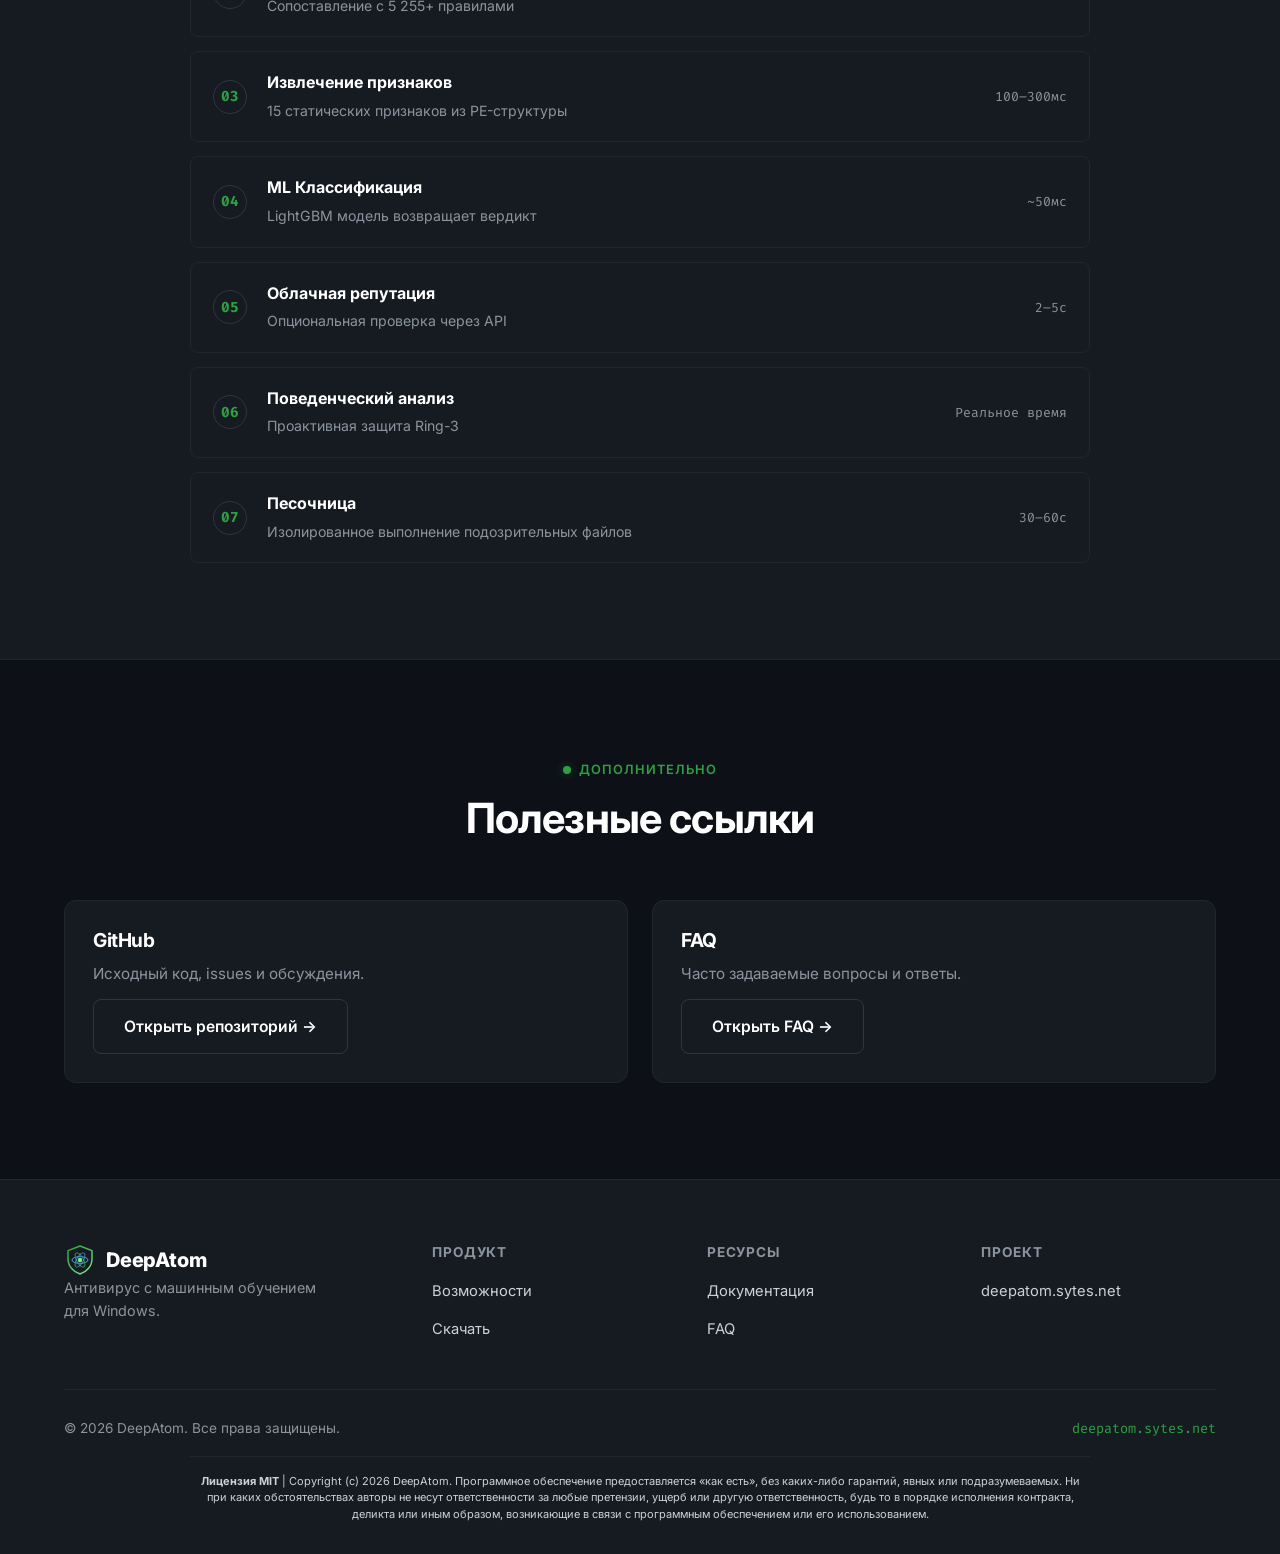
==== commit a7db5e6c: "Update docs-ru.html" ====
--- a/docs-ru.html
+++ b/docs-ru.html
@@ -59,12 +59,12 @@
 
         <div class="card reveal" style="max-width:800px; margin:0 auto;">
           <h3>1. Скачать и установить</h3>
-          <p>Скачайте оба файла с <a href="download-ru.html">страницы загрузок</a>:</p>
-          <ul>
-            <li>DeepAtom.exe (135 МБ)</li>
-            <li>yara_rules_combined.yar (5.83 МБ)</li>
-          </ul>
-          <p>Поместите их в одну папку и запустите DeepAtom.exe.</p>
+          <p>Скачайте архив release2.1.rar (~140 МБ) с <a href="download-ru.html">страницы загрузок</a> и распакуйте его с помощью WinRAR, 7-Zip или любого другого архиватора.</p>
+          <p>Внутри архива вы найдёте:</p>
+          <ul>
+            <li>DeepAtom.exe (главная программа)</li>
+            <li>yara_rules_combined.yar (база правил YARA)</li>
+          </ul>
 
           <h3>2. Первое сканирование</h3>
           <p>Откроется GUI с тремя вкладками: Сканер, Карантин и Защита.</p>
@@ -184,6 +184,9 @@
         <span>© <span data-year>2026</span> DeepAtom. Все права защищены.</span>
         <span class="footer-domain">deepatom.sytes.net</span>
       </div>
+      <div style="max-width:900px; margin:16px auto 0; padding-top:16px; border-top:1px solid var(--border); font-size:11px; line-height:1.5; color:var(--text-tertiary); text-align:center;">
+        <strong>Лицензия MIT</strong> | Copyright (c) 2026 DeepAtom. Программное обеспечение предоставляется «как есть», без каких-либо гарантий, явных или подразумеваемых. Ни при каких обстоятельствах авторы не несут ответственности за любые претензии, ущерб или другую ответственность, будь то в порядке исполнения контракта, деликта или иным образом, возникающие в связи с программным обеспечением или его использованием.
+      </div>
     </div>
   </footer>
 
